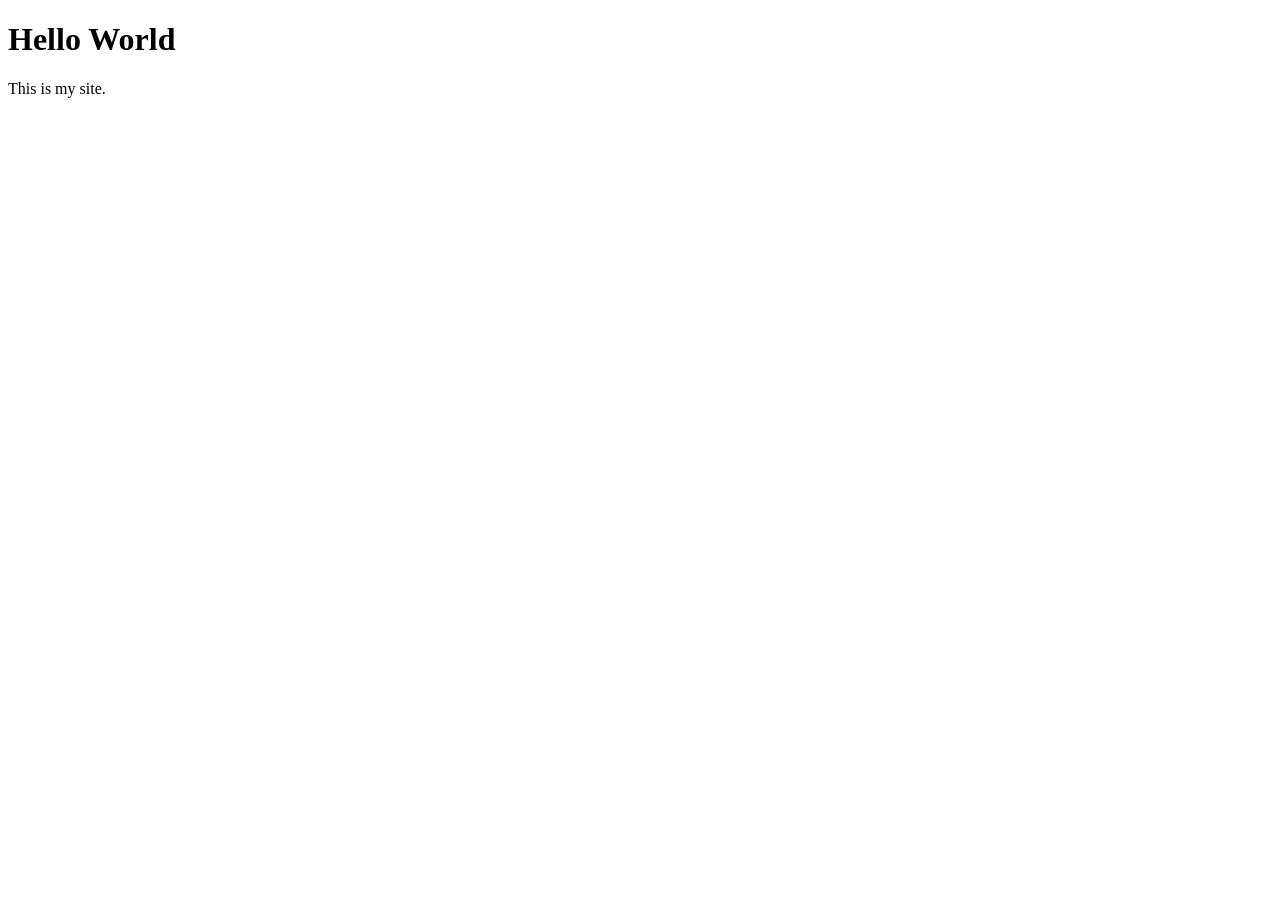
==== index.html @ 11424962 "Rename Index.html to index.html" ====
<!DOCTYPE html>
<html lang="en">
<head>
  <meta charset="UTF-8">
  <meta name="viewport" content="width=device-width, initial-scale=1.0">
  <title>My Site</title>
  <link rel="stylesheet" href="style.css">
</head>
<body>
  <h1>Hello World</h1>
  <p>This is my site.</p>
</body>
</html>
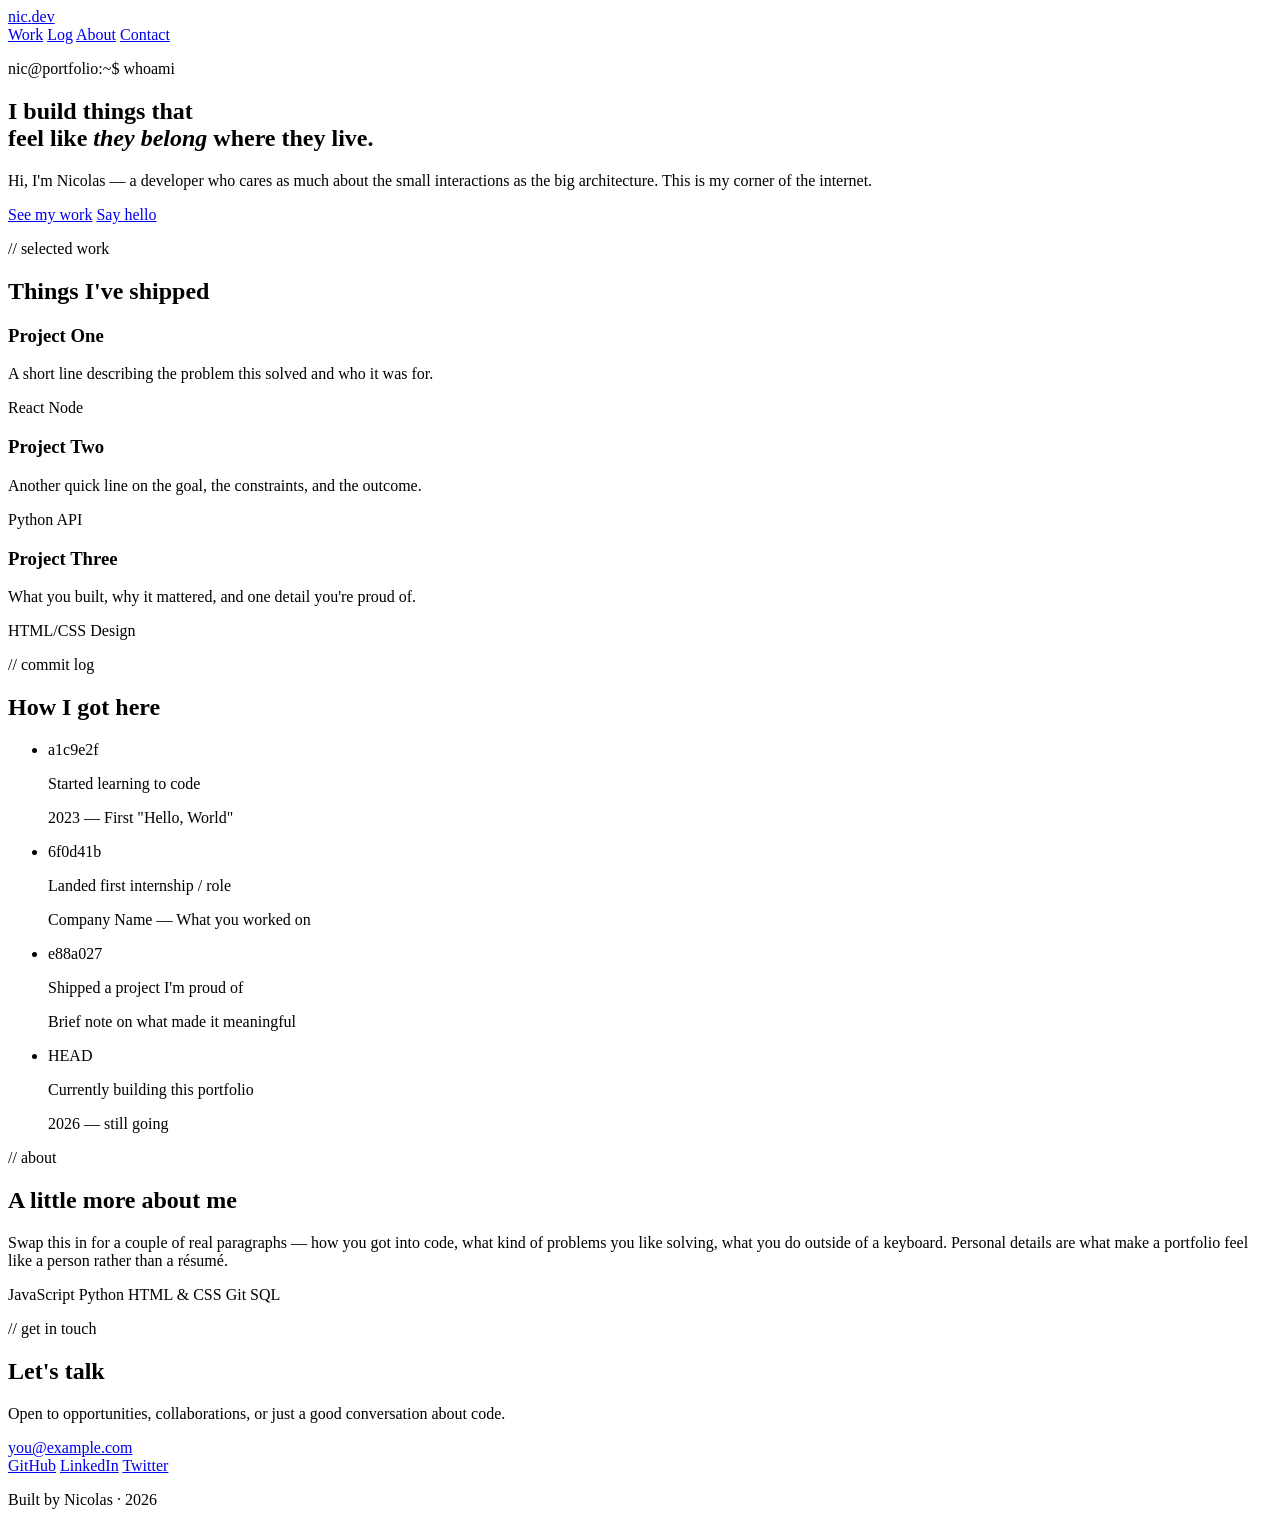
==== commit 3ed6c68d: "Revamp portfolio page layout and content Updated the HTML structure and content for the portfolio pa" ====
--- a/index.html
+++ b/index.html
@@ -1,13 +1,174 @@
 <!DOCTYPE html>
 <html lang="en">
 <head>
-  <meta charset="UTF-8">
-  <meta name="viewport" content="width=device-width, initial-scale=1.0">
-  <title>My Site</title>
-  <link rel="stylesheet" href="style.css">
+<meta charset="UTF-8">
+<meta name="viewport" content="width=device-width, initial-scale=1.0">
+<title>Nicolas J. Smith — Developer</title>
+<link rel="preconnect" href="https://fonts.googleapis.com">
+<link rel="preconnect" href="https://fonts.gstatic.com" crossorigin>
+<link href="https://fonts.googleapis.com/css2?family=Fraunces:opsz,wght@9..144,400;9..144,500;9..144,600&family=JetBrains+Mono:wght@400;500&family=Inter:wght@400;500;600&display=swap" rel="stylesheet">
+<link rel="stylesheet" href="CSS/style.css">
 </head>
 <body>
-  <h1>Hello World</h1>
-  <p>This is my site.</p>
+
+  <div class="desk-glow"></div>
+
+  <header class="site-header">
+    <a href="#top" class="brand">nic<span class="brand-dot">.</span>dev</a>
+    <nav class="site-nav">
+      <a href="#work">Work</a>
+      <a href="#log">Log</a>
+      <a href="#about">About</a>
+      <a href="#contact">Contact</a>
+    </nav>
+  </header>
+
+  <main id="top">
+
+    <!-- HERO -->
+    <section class="hero">
+      <p class="terminal-line">
+        <span class="prompt">nic@portfolio</span><span class="colon">:</span><span class="path">~</span><span class="dollar">$</span>
+        <span class="typed">whoami</span>
+      </p>
+      <h1 class="hero-title">
+        I build things that<br>
+        feel like <em>they belong</em> where they live.
+      </h1>
+      <p class="hero-sub">
+        Hi, I'm Nicolas — a developer who cares as much about the small
+        interactions as the big architecture. This is my corner of the internet.
+      </p>
+      <div class="hero-actions">
+        <a href="#work" class="btn btn-primary">See my work</a>
+        <a href="#contact" class="btn btn-ghost">Say hello</a>
+      </div>
+    </section>
+
+    <!-- WORK -->
+    <section id="work" class="section">
+      <p class="section-eyebrow">// selected work</p>
+      <h2 class="section-title">Things I've shipped</h2>
+
+      <div class="project-grid">
+        <article class="project-card">
+          <div class="project-thumb thumb-a" aria-hidden="true"></div>
+          <div class="project-body">
+            <h3>Project One</h3>
+            <p>A short line describing the problem this solved and who it was for.</p>
+            <div class="tags">
+              <span class="tag">React</span>
+              <span class="tag">Node</span>
+            </div>
+          </div>
+        </article>
+
+        <article class="project-card">
+          <div class="project-thumb thumb-b" aria-hidden="true"></div>
+          <div class="project-body">
+            <h3>Project Two</h3>
+            <p>Another quick line on the goal, the constraints, and the outcome.</p>
+            <div class="tags">
+              <span class="tag">Python</span>
+              <span class="tag">API</span>
+            </div>
+          </div>
+        </article>
+
+        <article class="project-card">
+          <div class="project-thumb thumb-c" aria-hidden="true"></div>
+          <div class="project-body">
+            <h3>Project Three</h3>
+            <p>What you built, why it mattered, and one detail you're proud of.</p>
+            <div class="tags">
+              <span class="tag">HTML/CSS</span>
+              <span class="tag">Design</span>
+            </div>
+          </div>
+        </article>
+      </div>
+    </section>
+
+    <!-- COMMIT LOG / EXPERIENCE -->
+    <section id="log" class="section">
+      <p class="section-eyebrow">// commit log</p>
+      <h2 class="section-title">How I got here</h2>
+
+      <ul class="commit-log">
+        <li class="commit">
+          <span class="commit-hash">a1c9e2f</span>
+          <div class="commit-body">
+            <p class="commit-msg">Started learning to code</p>
+            <p class="commit-meta">2023 — First "Hello, World"</p>
+          </div>
+        </li>
+        <li class="commit">
+          <span class="commit-hash">6f0d41b</span>
+          <div class="commit-body">
+            <p class="commit-msg">Landed first internship / role</p>
+            <p class="commit-meta">Company Name — What you worked on</p>
+          </div>
+        </li>
+        <li class="commit">
+          <span class="commit-hash">e88a027</span>
+          <div class="commit-body">
+            <p class="commit-msg">Shipped a project I'm proud of</p>
+            <p class="commit-meta">Brief note on what made it meaningful</p>
+          </div>
+        </li>
+        <li class="commit commit-head">
+          <span class="commit-hash">HEAD</span>
+          <div class="commit-body">
+            <p class="commit-msg">Currently building this portfolio</p>
+            <p class="commit-meta">2026 — still going</p>
+          </div>
+        </li>
+      </ul>
+    </section>
+
+    <!-- ABOUT -->
+    <section id="about" class="section about">
+      <p class="section-eyebrow">// about</p>
+      <h2 class="section-title">A little more about me</h2>
+      <p class="about-text">
+        Swap this in for a couple of real paragraphs — how you got into code,
+        what kind of problems you like solving, what you do outside of a
+        keyboard. Personal details are what make a portfolio feel like a person
+        rather than a résumé.
+      </p>
+      <div class="skills">
+        <span class="skill-pill">JavaScript</span>
+        <span class="skill-pill">Python</span>
+        <span class="skill-pill">HTML &amp; CSS</span>
+        <span class="skill-pill">Git</span>
+        <span class="skill-pill">SQL</span>
+      </div>
+    </section>
+
+    <!-- CONTACT -->
+    <section id="contact" class="section contact">
+      <p class="section-eyebrow">// get in touch</p>
+      <h2 class="section-title">Let's talk</h2>
+      <p class="contact-text">
+        Open to opportunities, collaborations, or just a good conversation
+        about code.
+      </p>
+      <a href="mailto:you@example.com" class="btn btn-primary">you@example.com</a>
+      <div class="social-row">
+        <a href="#">GitHub</a>
+        <a href="#">LinkedIn</a>
+        <a href="#">Twitter</a>
+      </div>
+    </section>
+
+  </main>
+
+  <footer class="site-footer">
+    <p>Built by Nicolas · <span id="year"></span></p>
+  </footer>
+
+  <script>
+    document.getElementById('year').textContent = new Date().getFullYear();
+  </script>
 </body>
 </html>
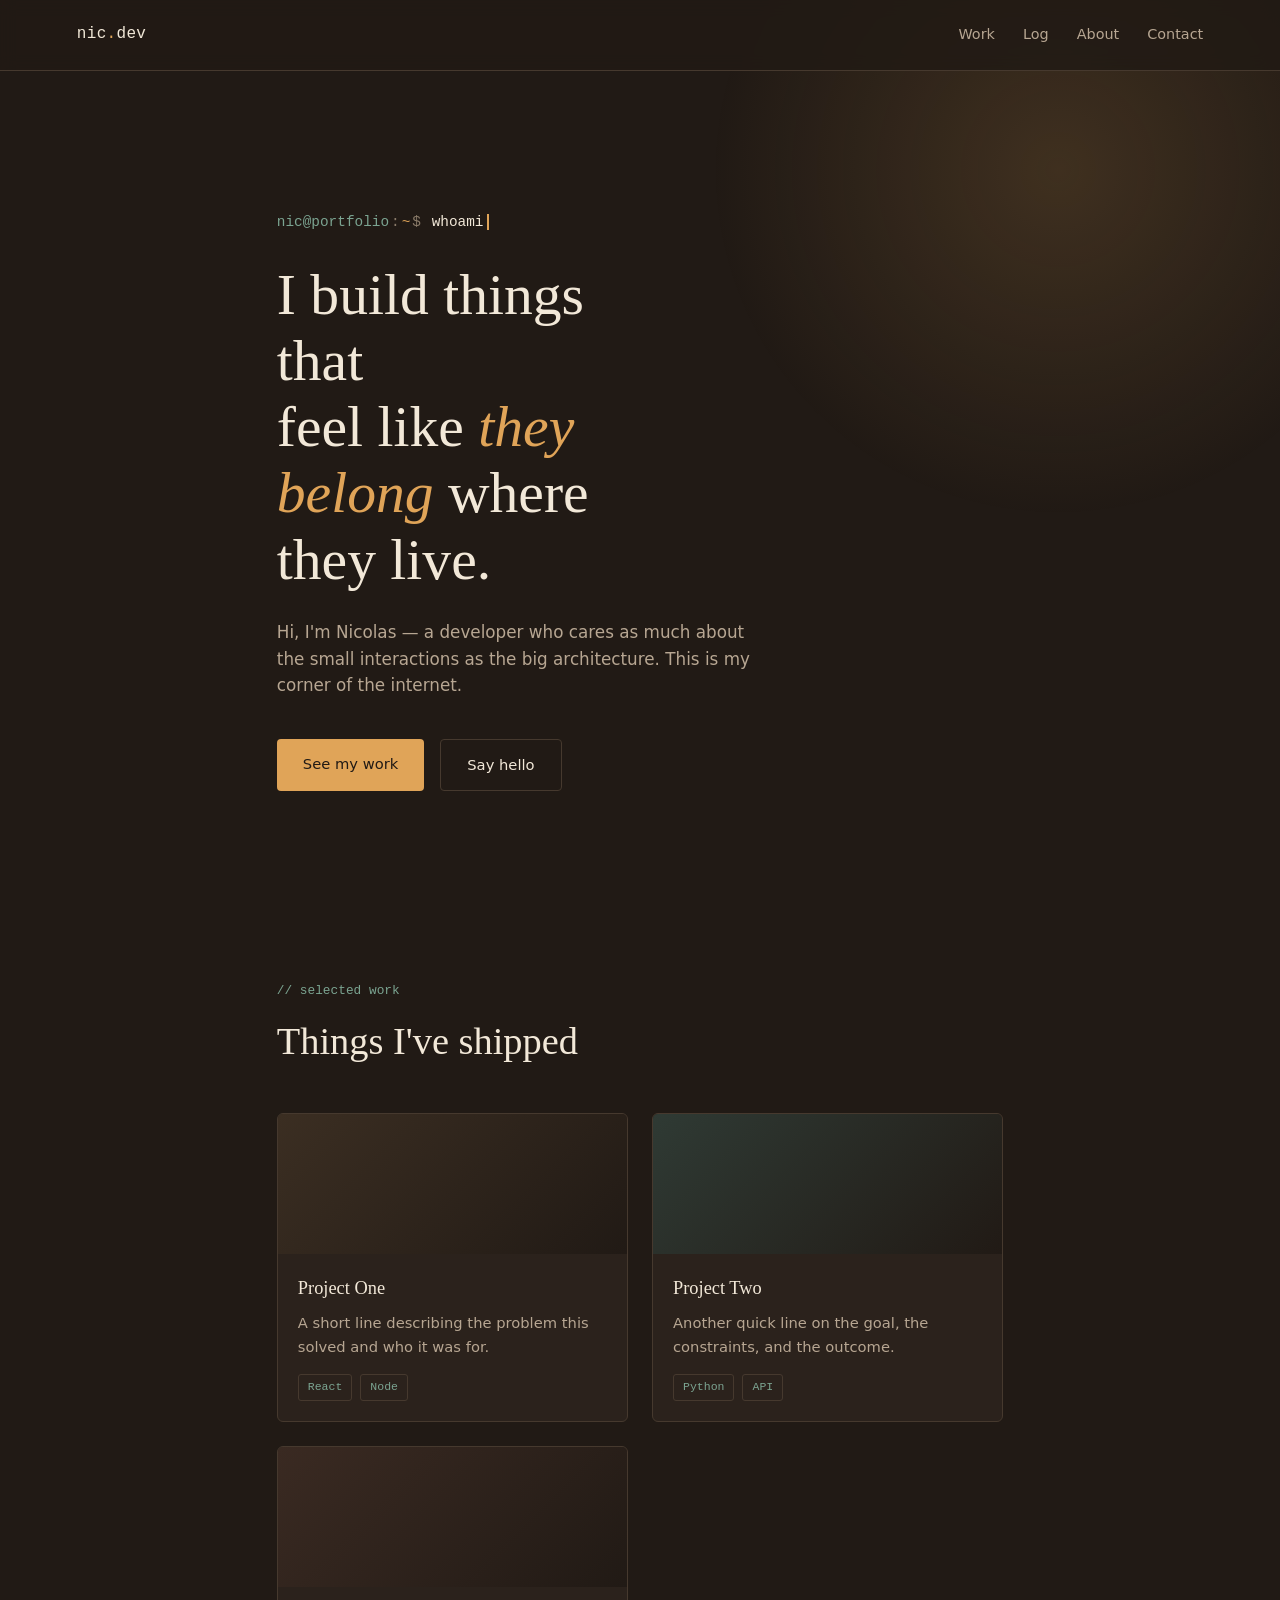
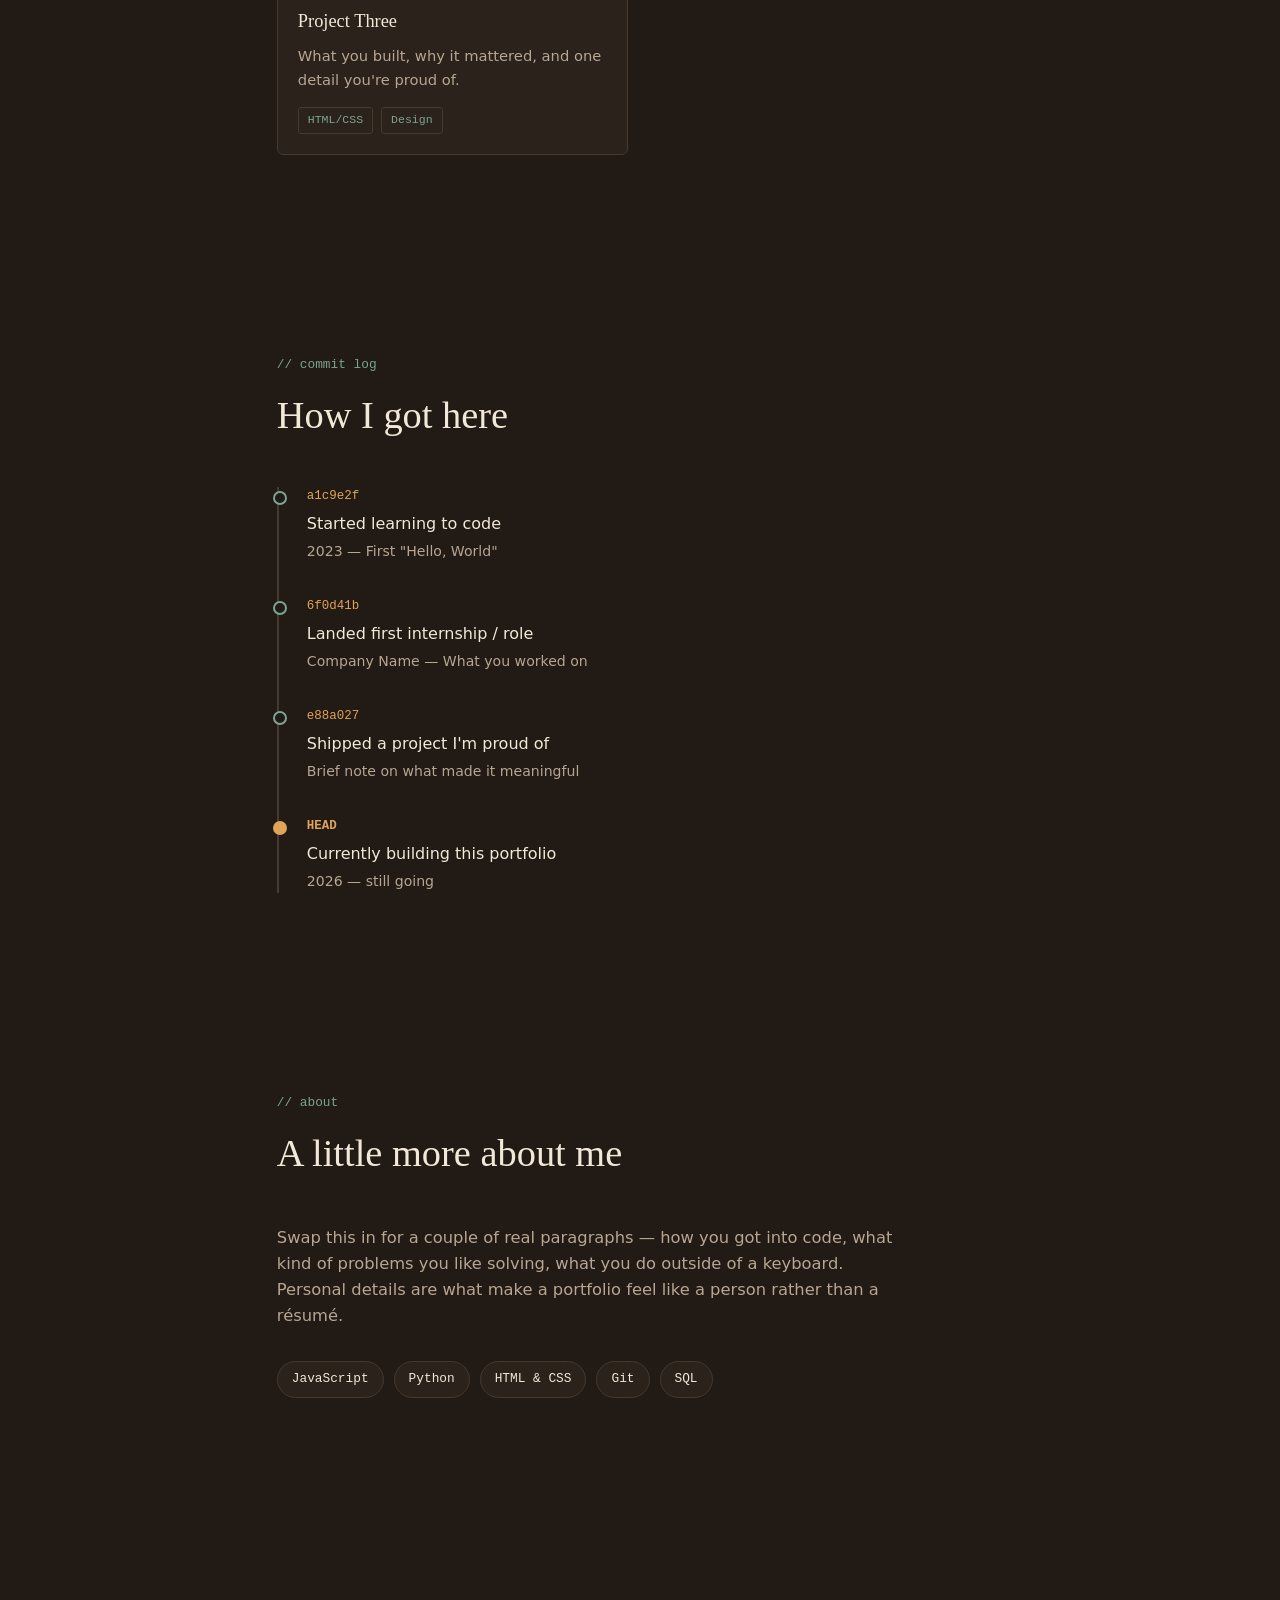
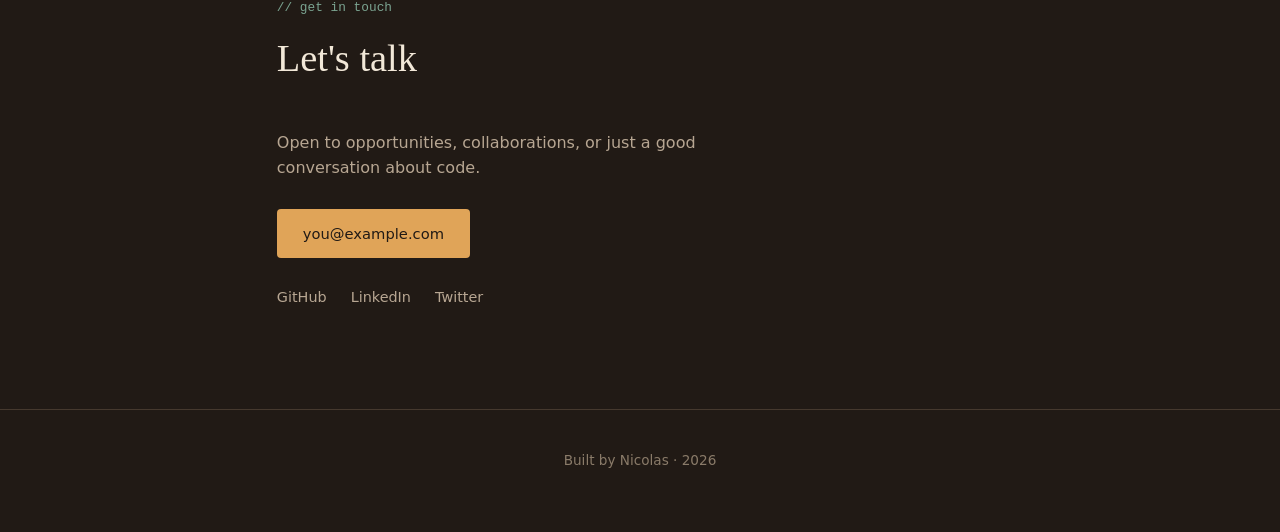
==== commit 52df1d4b: "Fix stylesheet link in index.html" ====
--- a/index.html
+++ b/index.html
@@ -7,7 +7,7 @@
 <link rel="preconnect" href="https://fonts.googleapis.com">
 <link rel="preconnect" href="https://fonts.gstatic.com" crossorigin>
 <link href="https://fonts.googleapis.com/css2?family=Fraunces:opsz,wght@9..144,400;9..144,500;9..144,600&family=JetBrains+Mono:wght@400;500&family=Inter:wght@400;500;600&display=swap" rel="stylesheet">
-<link rel="stylesheet" href="CSS/style.css">
+<link rel="stylesheet" href="style.css">
 </head>
 <body>
 
--- a/style.css
+++ b/style.css
@@ -0,0 +1,386 @@
+/* =========================================================
+   Tokens
+   ========================================================= */
+:root {
+  --bg-base:     #211A15;
+  --bg-raised:   #2B221C;
+  --bg-raised-2: #342A22;
+  --border:      #46392E;
+
+  --text-primary: #F2E8D8;
+  --text-muted:   #B7A692;
+  --text-faint:   #8A7B69;
+
+  --accent-amber: #E0A458;
+  --accent-amber-dim: #B98545;
+  --accent-teal:  #7BA491;
+
+  --font-display: "Fraunces", Georgia, serif;
+  --font-body:    "Inter", system-ui, -apple-system, sans-serif;
+  --font-mono:    "JetBrains Mono", ui-monospace, monospace;
+
+  --max-w: 880px;
+}
+
+* { box-sizing: border-box; margin: 0; padding: 0; }
+
+html { scroll-behavior: smooth; }
+
+body {
+  background: var(--bg-base);
+  color: var(--text-primary);
+  font-family: var(--font-body);
+  line-height: 1.6;
+  -webkit-font-smoothing: antialiased;
+  overflow-x: hidden;
+}
+
+a { color: inherit; text-decoration: none; }
+
+::selection { background: var(--accent-amber); color: var(--bg-base); }
+
+:focus-visible {
+  outline: 2px solid var(--accent-amber);
+  outline-offset: 3px;
+}
+
+/* Signature ambient glow, like a desk lamp in the corner of the screen */
+.desk-glow {
+  position: fixed;
+  top: -20vh;
+  right: -10vw;
+  width: 60vw;
+  height: 60vw;
+  max-width: 700px;
+  max-height: 700px;
+  background: radial-gradient(circle, rgba(224,164,88,0.16) 0%, rgba(224,164,88,0) 70%);
+  pointer-events: none;
+  z-index: 0;
+}
+
+/* =========================================================
+   Header / Nav
+   ========================================================= */
+.site-header {
+  position: sticky;
+  top: 0;
+  z-index: 10;
+  display: flex;
+  align-items: center;
+  justify-content: space-between;
+  padding: 22px 6vw;
+  background: rgba(33, 26, 21, 0.85);
+  backdrop-filter: blur(8px);
+  border-bottom: 1px solid var(--border);
+}
+
+.brand {
+  font-family: var(--font-mono);
+  font-size: 1rem;
+  font-weight: 500;
+  letter-spacing: 0.02em;
+}
+
+.brand-dot { color: var(--accent-amber); }
+
+.site-nav { display: flex; gap: 28px; }
+
+.site-nav a {
+  font-size: 0.9rem;
+  color: var(--text-muted);
+  transition: color 0.2s ease;
+}
+
+.site-nav a:hover { color: var(--accent-amber); }
+
+/* =========================================================
+   Layout helpers
+   ========================================================= */
+main { position: relative; z-index: 1; }
+
+.section {
+  max-width: var(--max-w);
+  margin: 0 auto;
+  padding: 100px 6vw;
+}
+
+.section-eyebrow {
+  font-family: var(--font-mono);
+  font-size: 0.8rem;
+  color: var(--accent-teal);
+  margin-bottom: 10px;
+}
+
+.section-title {
+  font-family: var(--font-display);
+  font-weight: 500;
+  font-size: clamp(1.7rem, 3.5vw, 2.4rem);
+  margin-bottom: 40px;
+}
+
+/* =========================================================
+   Hero
+   ========================================================= */
+.hero {
+  max-width: var(--max-w);
+  margin: 0 auto;
+  padding: 140px 6vw 90px;
+  position: relative;
+  z-index: 1;
+}
+
+.terminal-line {
+  font-family: var(--font-mono);
+  font-size: 0.9rem;
+  color: var(--text-muted);
+  margin-bottom: 28px;
+}
+
+.prompt { color: var(--accent-teal); }
+.colon, .dollar { color: var(--text-faint); margin: 0 2px; }
+.path { color: var(--accent-amber); }
+.typed {
+  color: var(--text-primary);
+  border-right: 2px solid var(--accent-amber);
+  padding-right: 4px;
+  animation: blink 1.1s step-end infinite;
+}
+
+@keyframes blink {
+  50% { border-color: transparent; }
+}
+
+.hero-title {
+  font-family: var(--font-display);
+  font-weight: 500;
+  font-size: clamp(2.2rem, 6vw, 3.6rem);
+  line-height: 1.15;
+  max-width: 14ch;
+  margin-bottom: 26px;
+}
+
+.hero-title em {
+  font-style: italic;
+  color: var(--accent-amber);
+}
+
+.hero-sub {
+  color: var(--text-muted);
+  font-size: 1.05rem;
+  max-width: 46ch;
+  margin-bottom: 40px;
+}
+
+.hero-actions { display: flex; gap: 16px; flex-wrap: wrap; }
+
+/* =========================================================
+   Buttons
+   ========================================================= */
+.btn {
+  display: inline-block;
+  padding: 13px 26px;
+  border-radius: 4px;
+  font-size: 0.92rem;
+  font-weight: 500;
+  transition: transform 0.15s ease, background 0.2s ease, border-color 0.2s ease;
+}
+
+.btn-primary {
+  background: var(--accent-amber);
+  color: var(--bg-base);
+}
+
+.btn-primary:hover {
+  background: #EEB472;
+  transform: translateY(-1px);
+}
+
+.btn-ghost {
+  border: 1px solid var(--border);
+  color: var(--text-primary);
+}
+
+.btn-ghost:hover {
+  border-color: var(--accent-amber);
+  color: var(--accent-amber);
+}
+
+/* =========================================================
+   Project grid
+   ========================================================= */
+.project-grid {
+  display: grid;
+  grid-template-columns: repeat(auto-fit, minmax(230px, 1fr));
+  gap: 24px;
+}
+
+.project-card {
+  background: var(--bg-raised);
+  border: 1px solid var(--border);
+  border-radius: 6px;
+  overflow: hidden;
+  transition: border-color 0.2s ease, transform 0.2s ease;
+}
+
+.project-card:hover {
+  border-color: var(--accent-amber-dim);
+  transform: translateY(-3px);
+}
+
+.project-thumb {
+  height: 140px;
+  background: linear-gradient(135deg, var(--bg-raised-2), var(--bg-base));
+}
+
+.thumb-a { background: linear-gradient(135deg, #3B2E22, #211A15); }
+.thumb-b { background: linear-gradient(135deg, #2F3A34, #211A15); }
+.thumb-c { background: linear-gradient(135deg, #3A2A22, #211A15); }
+
+.project-body { padding: 20px; }
+
+.project-body h3 {
+  font-family: var(--font-display);
+  font-weight: 500;
+  font-size: 1.15rem;
+  margin-bottom: 8px;
+}
+
+.project-body p {
+  color: var(--text-muted);
+  font-size: 0.92rem;
+  margin-bottom: 16px;
+}
+
+.tags { display: flex; gap: 8px; flex-wrap: wrap; }
+
+.tag {
+  font-family: var(--font-mono);
+  font-size: 0.72rem;
+  color: var(--accent-teal);
+  border: 1px solid var(--border);
+  padding: 3px 9px;
+  border-radius: 3px;
+}
+
+/* =========================================================
+   Commit log (experience timeline)
+   ========================================================= */
+.commit-log {
+  list-style: none;
+  border-left: 2px solid var(--border);
+  padding-left: 28px;
+}
+
+.commit {
+  position: relative;
+  padding-bottom: 34px;
+}
+
+.commit:last-child { padding-bottom: 0; }
+
+.commit::before {
+  content: "";
+  position: absolute;
+  left: -34px;
+  top: 4px;
+  width: 10px;
+  height: 10px;
+  border-radius: 50%;
+  background: var(--bg-base);
+  border: 2px solid var(--accent-teal);
+}
+
+.commit-head::before {
+  background: var(--accent-amber);
+  border-color: var(--accent-amber);
+}
+
+.commit-hash {
+  font-family: var(--font-mono);
+  font-size: 0.78rem;
+  color: var(--accent-amber);
+  display: block;
+  margin-bottom: 4px;
+}
+
+.commit-head .commit-hash { color: var(--accent-amber); font-weight: 600; }
+
+.commit-msg { font-weight: 500; margin-bottom: 4px; }
+
+.commit-meta { color: var(--text-muted); font-size: 0.88rem; }
+
+/* =========================================================
+   About
+   ========================================================= */
+.about-text {
+  color: var(--text-muted);
+  font-size: 1.02rem;
+  max-width: 60ch;
+  margin-bottom: 32px;
+}
+
+.skills { display: flex; gap: 10px; flex-wrap: wrap; }
+
+.skill-pill {
+  font-family: var(--font-mono);
+  font-size: 0.8rem;
+  background: var(--bg-raised);
+  border: 1px solid var(--border);
+  padding: 7px 14px;
+  border-radius: 20px;
+  color: var(--text-primary);
+}
+
+/* =========================================================
+   Contact
+   ========================================================= */
+.contact-text {
+  color: var(--text-muted);
+  max-width: 46ch;
+  margin-bottom: 28px;
+}
+
+.social-row {
+  margin-top: 28px;
+  display: flex;
+  gap: 24px;
+}
+
+.social-row a {
+  font-size: 0.9rem;
+  color: var(--text-muted);
+  transition: color 0.2s ease;
+}
+
+.social-row a:hover { color: var(--accent-amber); }
+
+/* =========================================================
+   Footer
+   ========================================================= */
+.site-footer {
+  text-align: center;
+  padding: 40px 6vw 60px;
+  color: var(--text-faint);
+  font-size: 0.85rem;
+  border-top: 1px solid var(--border);
+}
+
+/* =========================================================
+   Responsive
+   ========================================================= */
+@media (max-width: 640px) {
+  .site-header { padding: 18px 5vw; }
+  .site-nav { gap: 16px; }
+  .site-nav a { font-size: 0.82rem; }
+  .hero { padding: 110px 5vw 70px; }
+  .section { padding: 70px 5vw; }
+}
+
+/* =========================================================
+   Reduced motion
+   ========================================================= */
+@media (prefers-reduced-motion: reduce) {
+  html { scroll-behavior: auto; }
+  .typed { animation: none; border-right-color: var(--accent-amber); }
+  .project-card:hover, .btn-primary:hover { transform: none; }
+}
